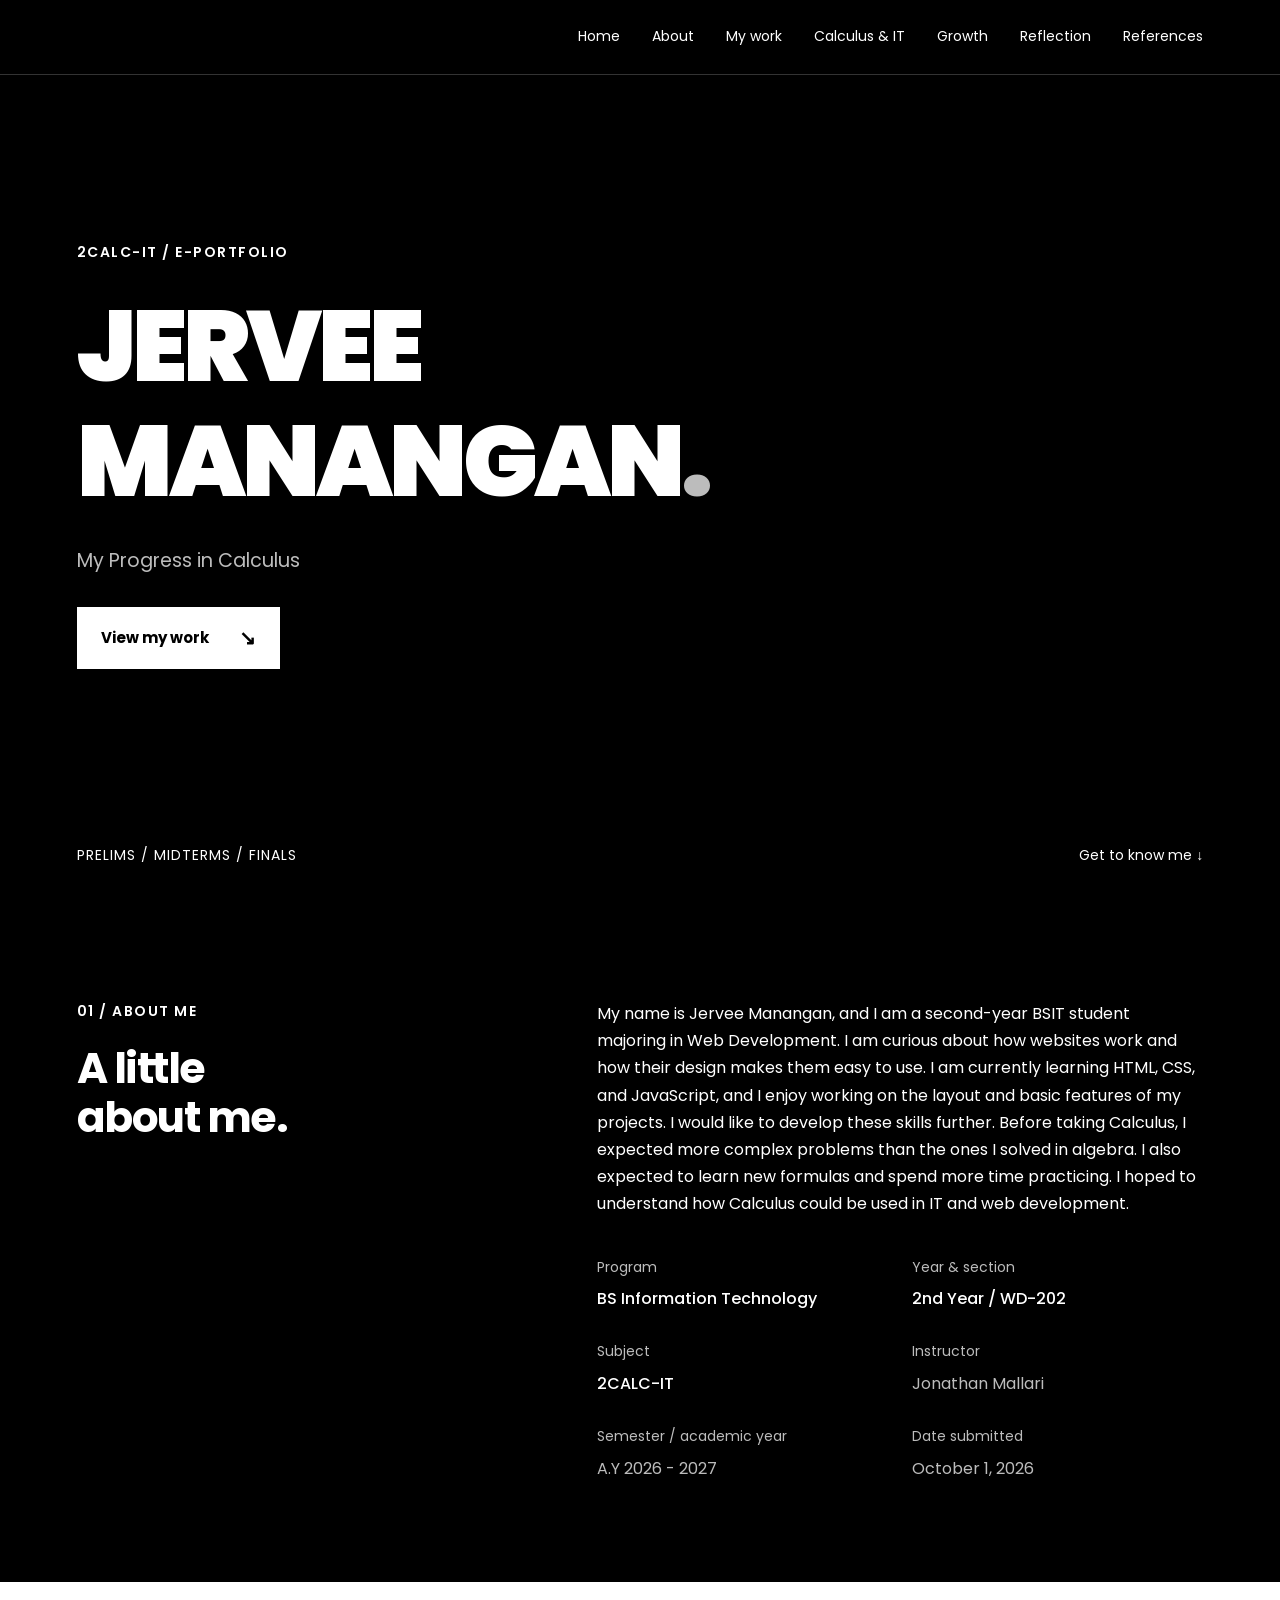
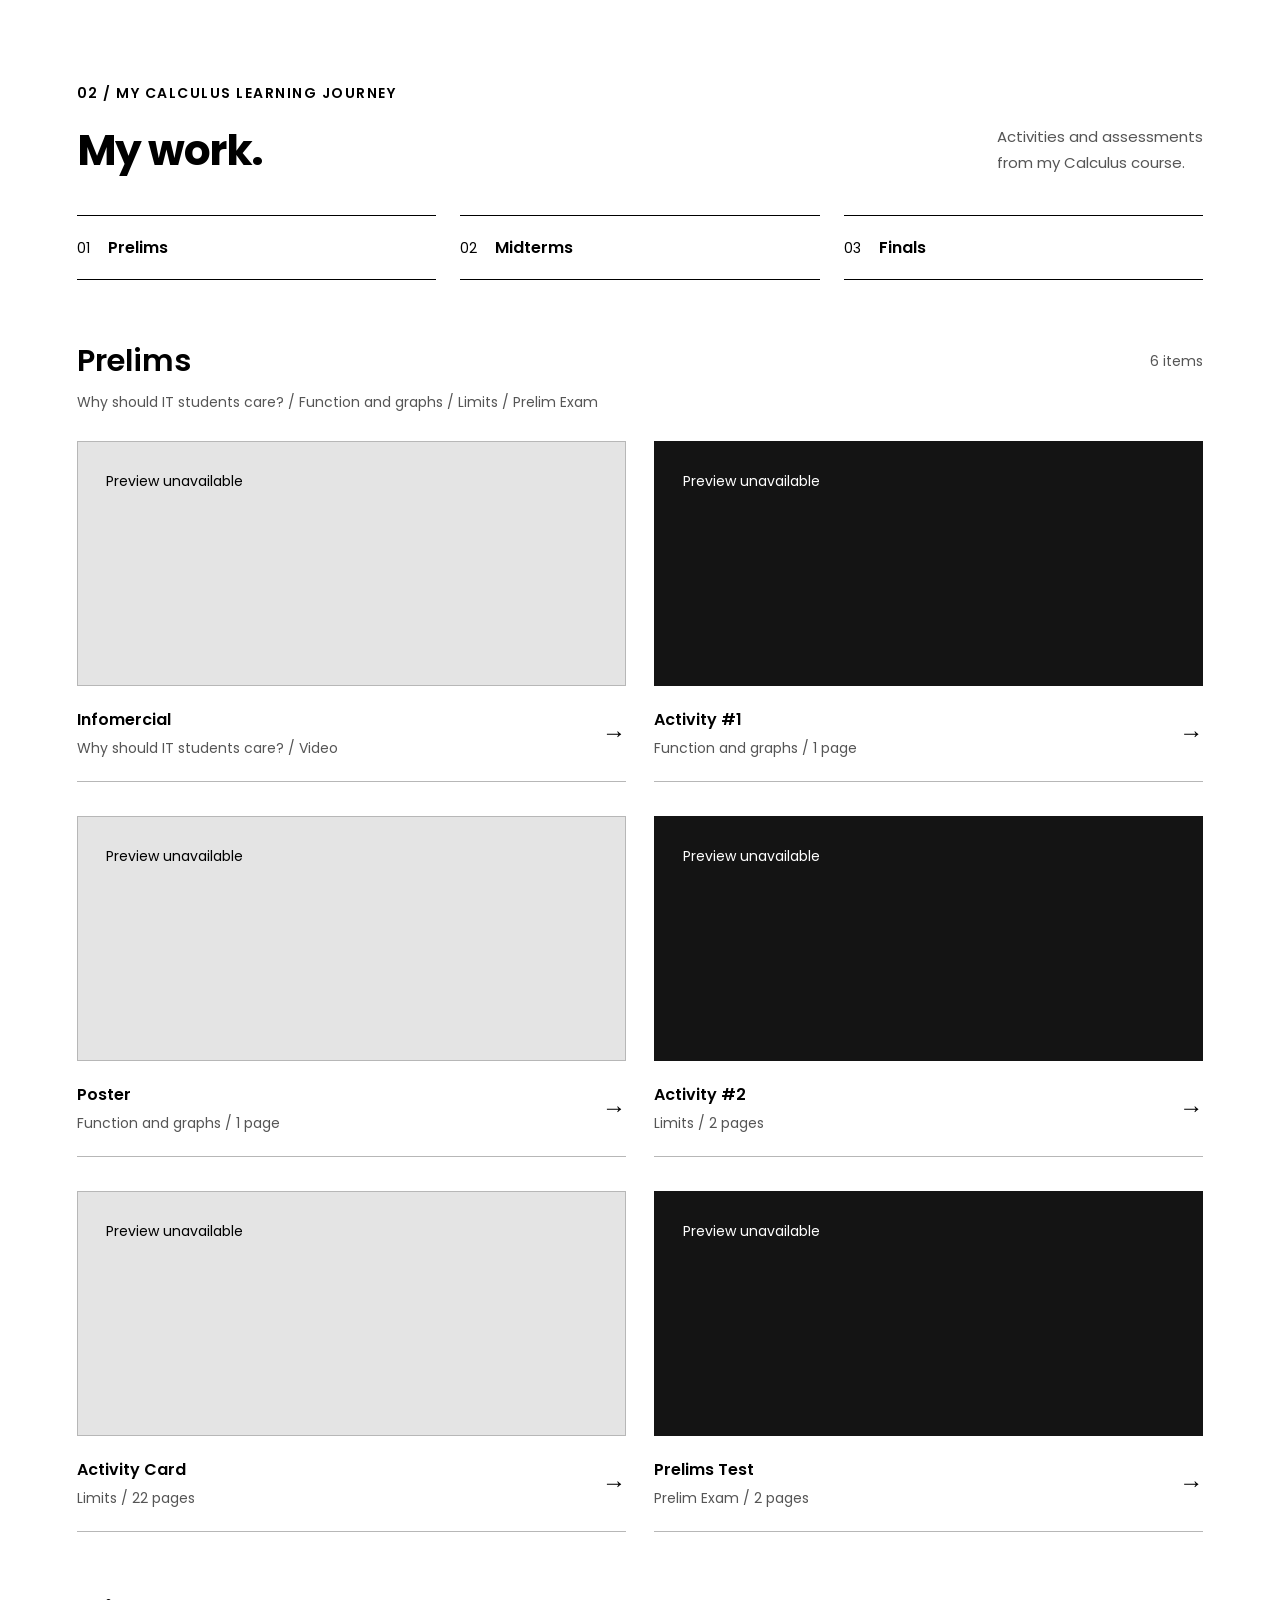
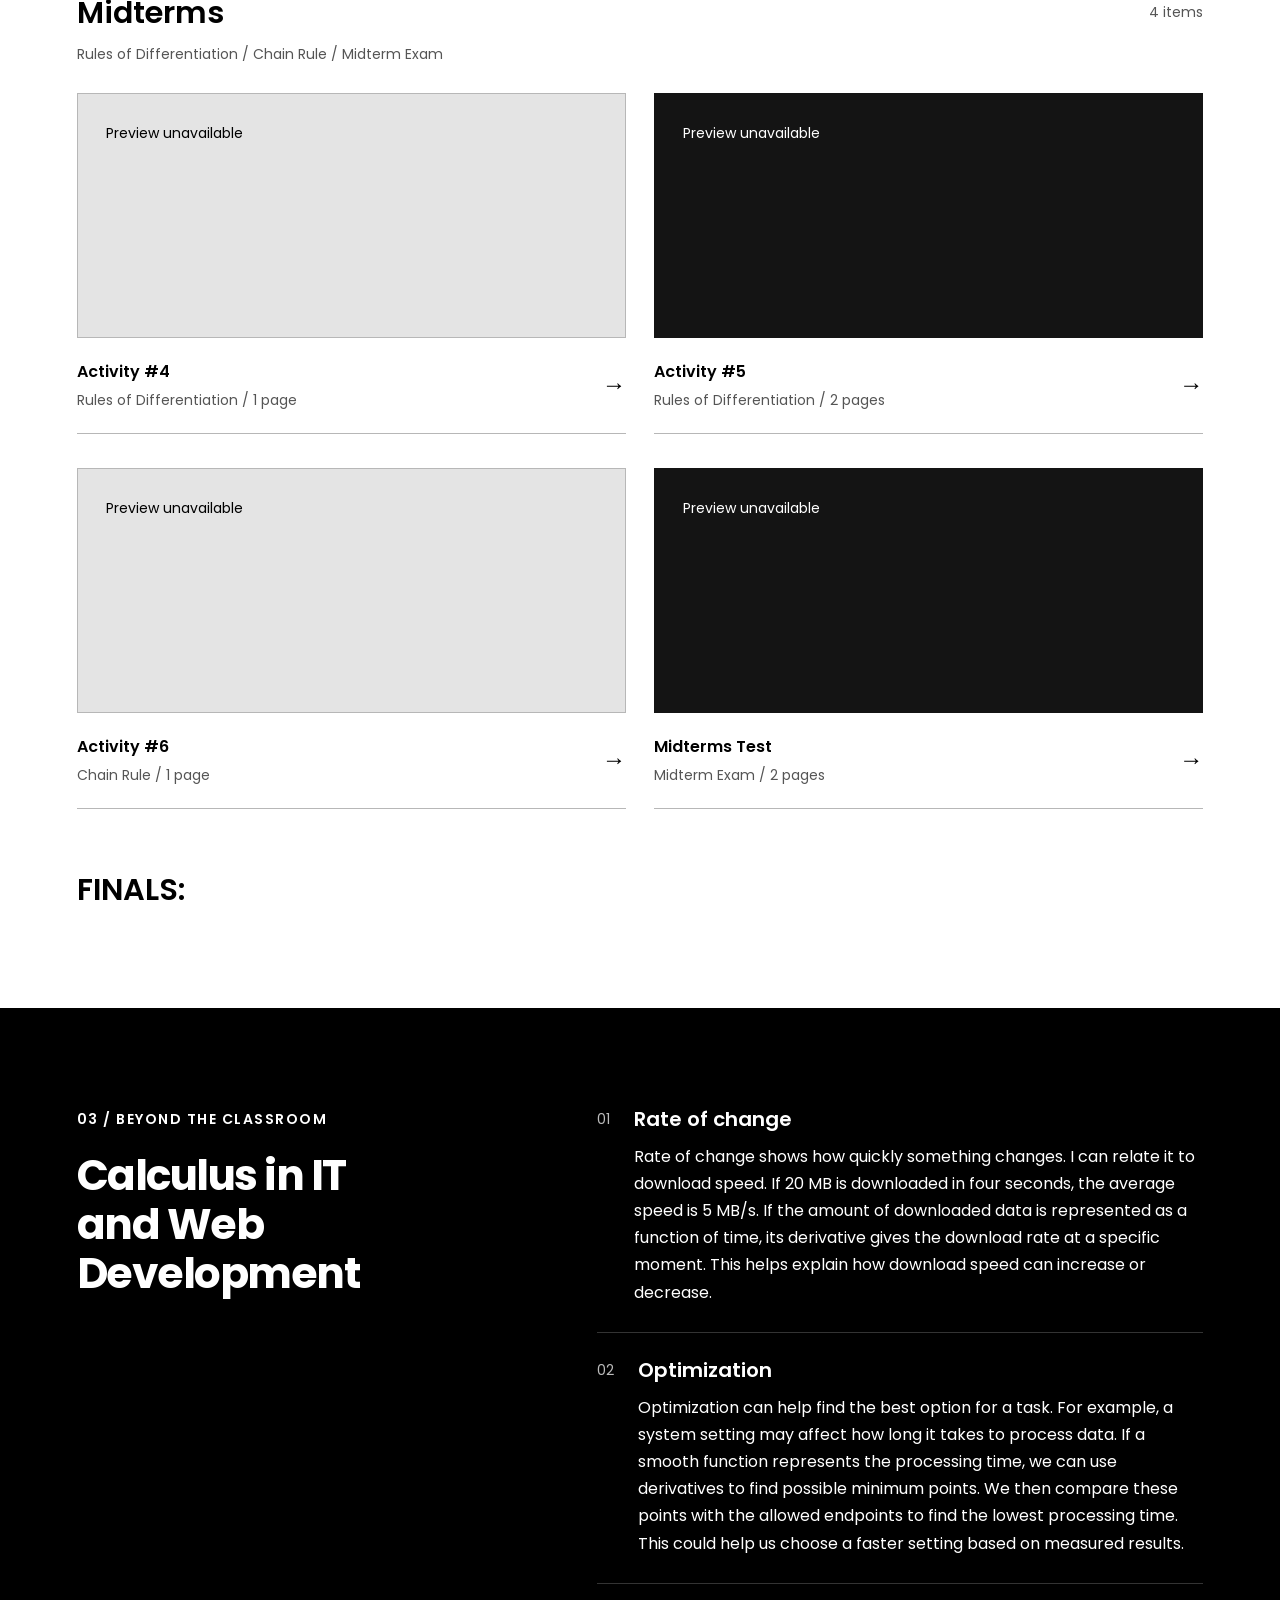
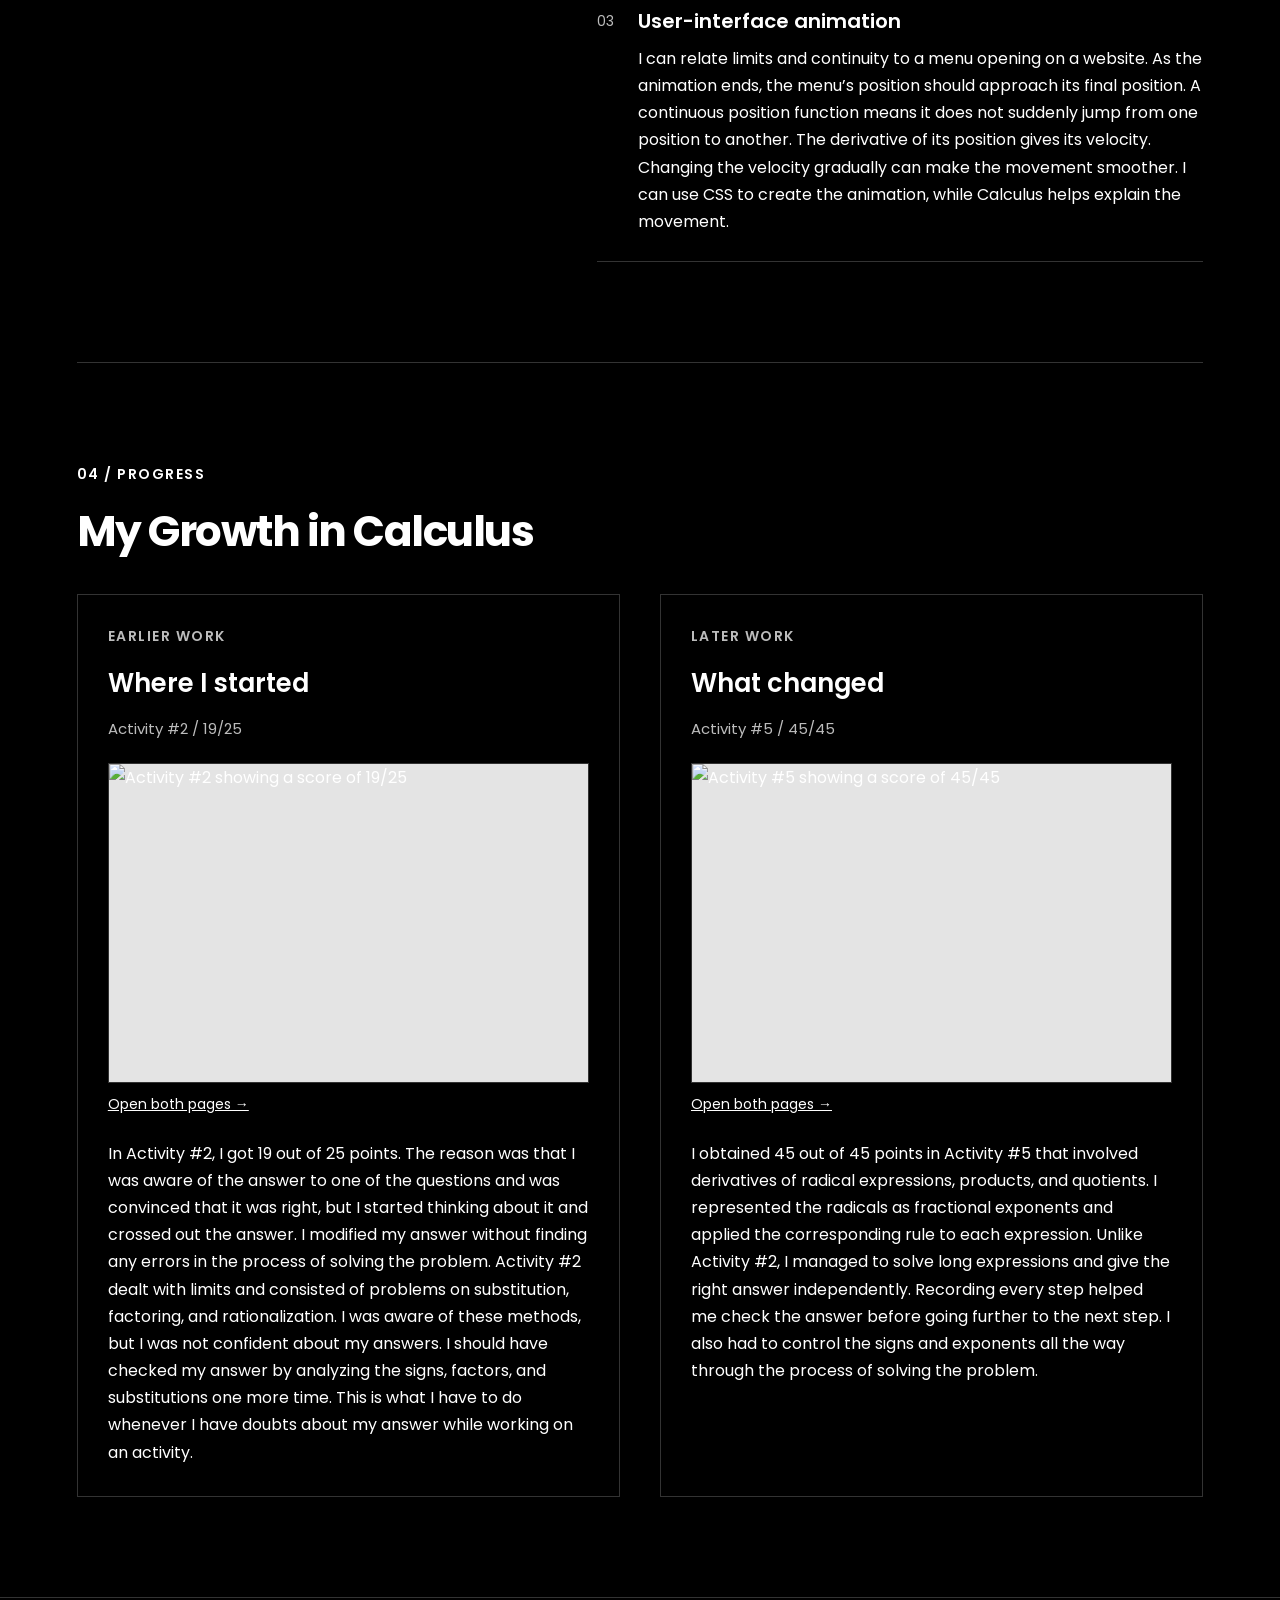
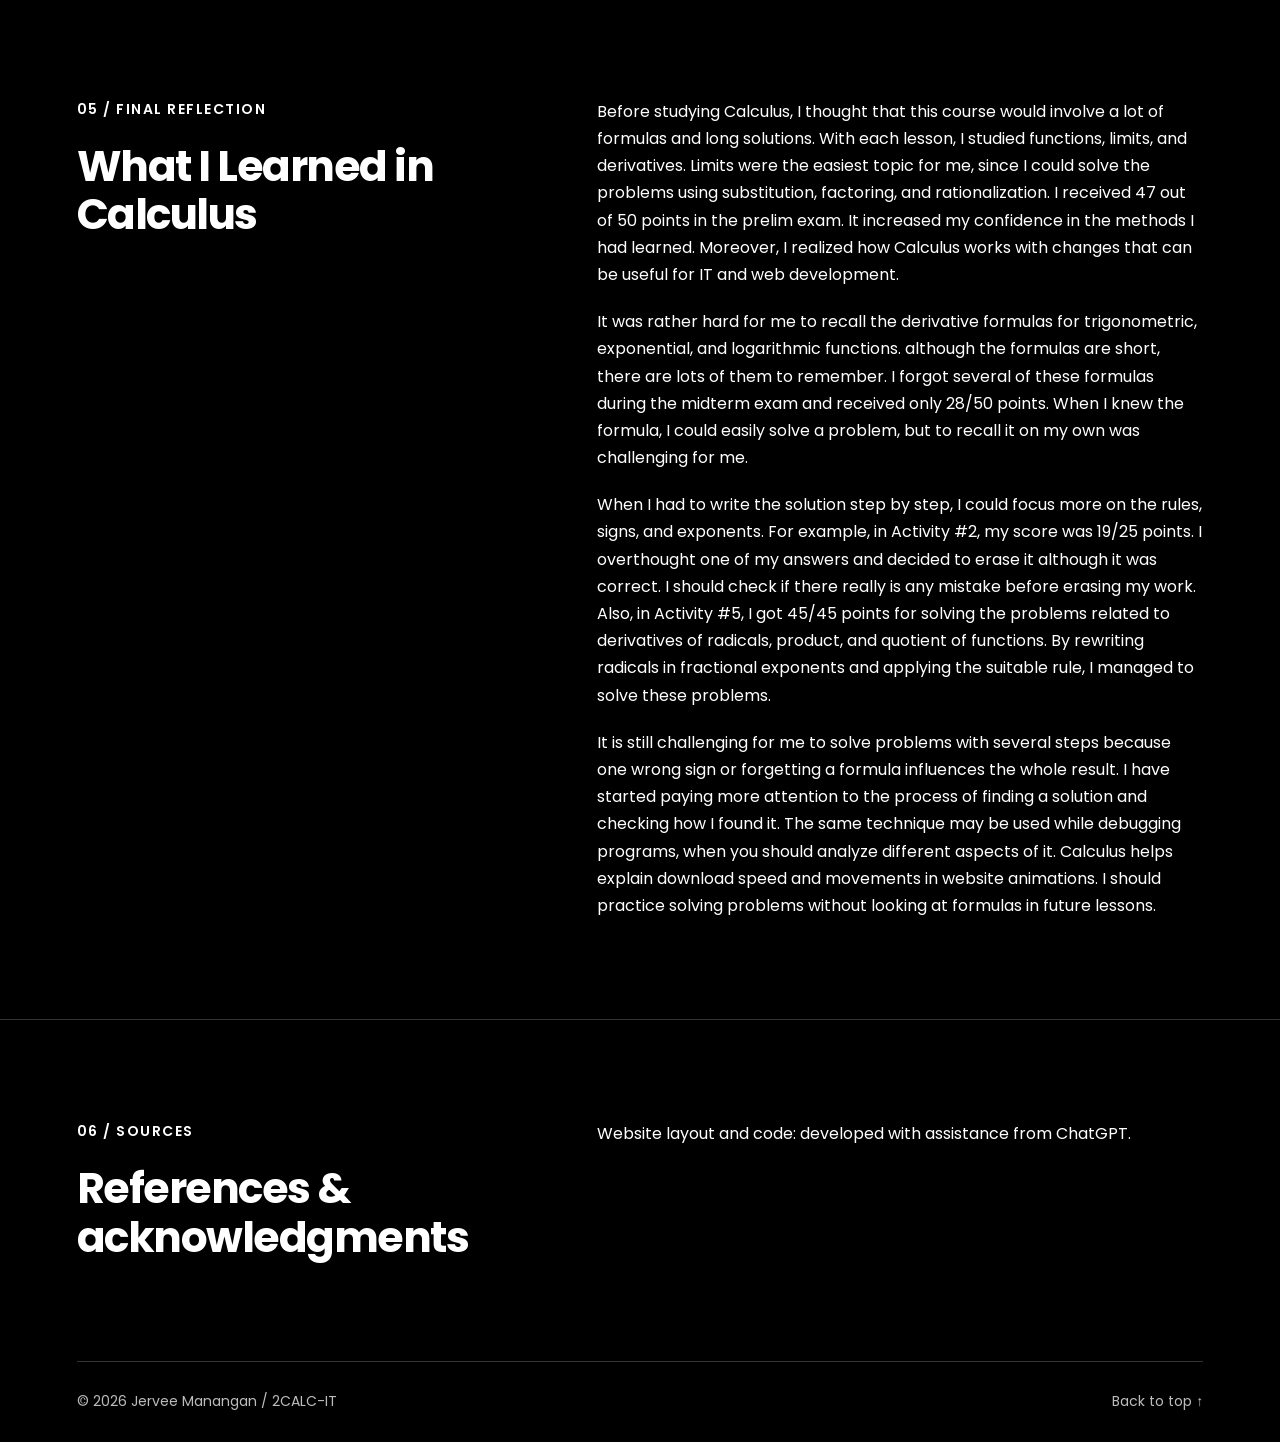
==== index.html @ 0fc67b94 "Add files via upload" ====
<!DOCTYPE html>
<html lang="en">
  <head>
    <meta charset="UTF-8">
    <meta name="viewport" content="width=device-width, initial-scale=1.0">
    <meta name="description" content="Jervee Manangan's 2CALC-IT portfolio: activities, assessments, and reflections organized by academic term.">
    <title>My Progress in Calculus | Jervee Manangan</title>
    <link rel="stylesheet" href="styles.css">
    <link href="https://fonts.googleapis.com/css2?family=Poppins:wght@400;500;600;700;800;900&display=swap" rel="stylesheet">
    <script src="script.js" defer></script>
  </head>
  <body data-page="portfolio">
    <nav id="navbar">
      <div class="page-width nav-content">
        <ul>
          <li><a href="#welcome-section">Home</a></li>
          <li><a href="#about">About</a></li>
          <li><a href="#projects">My work</a></li>
          <li><a href="#connections">Calculus &amp; IT</a></li>
          <li><a href="#growth">Growth</a></li>
          <li><a href="#reflection">Reflection</a></li>
          <li><a href="#references">References</a></li>
        </ul>
      </div>
    </nav>

    <main>
      <section id="welcome-section">
        <div class="page-width welcome-content">
          <p class="section-label">2CALC-IT / E-PORTFOLIO</p>
          <h1>JERVEE<br>MANANGAN<span>.</span></h1>
          <p class="welcome-title">My Progress in Calculus</p>
          <a class="button" href="#projects">View my work <span>↘</span></a>
        </div>
        <div class="page-width welcome-bottom">
          <p>PRELIMS / MIDTERMS / FINALS</p>
          <a href="#about">Get to know me ↓</a>
        </div>
      </section>

      <section id="about" class="section page-width">
        <div class="section-columns">
          <div>
            <p class="section-label">01 / ABOUT ME</p>
            <h2>A little<br>about me.</h2>
          </div>
          <div class="reading-content">
            <p>My name is Jervee Manangan, and I am a second-year BSIT student majoring in Web Development. I am curious about how websites work and how their design makes them easy to use. I am currently learning HTML, CSS, and JavaScript, and I enjoy working on the layout and basic features of my projects. I would like to develop these skills further. Before taking Calculus, I expected more complex problems than the ones I solved in algebra. I also expected to learn new formulas and spend more time practicing. I hoped to understand how Calculus could be used in IT and web development.</p>
            <dl class="student-details">
              <div><dt>Program</dt><dd>BS Information Technology</dd></div>
              <div><dt>Year &amp; section</dt><dd>2nd Year / WD-202</dd></div>
              <div><dt>Subject</dt><dd>2CALC-IT</dd></div>
              <div><dt>Instructor</dt><dd class="pending">Jonathan Mallari</dd></div>
              <div><dt>Semester / academic year</dt><dd class="pending">A.Y 2026 - 2027</dd></div>
              <div><dt>Date submitted</dt><dd class="pending">October 1, 2026</dd></div>
            </dl>
          </div>
        </div>
      </section>

      <section id="projects" class="light-section">
        <div class="section page-width">
          <div class="section-heading">
            <div>
              <p class="section-label">02 / MY CALCULUS LEARNING JOURNEY</p>
              <h2>My work.</h2>
            </div>
            <p>Activities and assessments<br>from my Calculus course.</p>
          </div>
          <nav class="term-links" aria-label="Academic terms">
            <a href="#prelims"><span>01</span> Prelims</a>
            <a href="#midterms"><span>02</span> Midterms</a>
            <a href="#finals"><span>03</span> Finals</a>
          </nav>

          <section class="term-section" id="prelims">
            <div class="term-heading"><h3>Prelims</h3><p id="prelims-count"></p></div>
            <p class="term-topics" id="prelims-topics">Course topics to be added.</p>
            <div class="paper-grid" id="prelims-papers"></div>
          </section>

          <section class="term-section" id="midterms">
            <div class="term-heading"><h3>Midterms</h3><p id="midterms-count"></p></div>
            <p class="term-topics" id="midterms-topics">Course topics to be added.</p>
            <div class="paper-grid" id="midterms-papers"></div>
          </section>

          <section class="term-section" id="finals">
            <div class="term-heading"><h3>FINALS:</h3><p id="finals-count" hidden></p></div>
            <p class="term-topics" id="finals-topics" hidden></p>
            <div class="paper-grid" id="finals-papers" hidden></div>
          </section>
          <noscript><p>Please enable JavaScript to see the activities and assessments.</p></noscript>
        </div>
      </section>

      <section id="connections" class="section page-width">
        <div class="section-columns">
          <div>
            <p class="section-label">03 / BEYOND THE CLASSROOM</p>
            <h2>Calculus in IT<br>and Web Development</h2>
          </div>
          <div class="connection-list">
            <article class="connection">
              <span class="item-number">01</span>
              <div><h3>Rate of change</h3><p>Rate of change shows how quickly something changes. I can relate it to download speed. If 20 MB is downloaded in four seconds, the average speed is 5 MB/s. If the amount of downloaded data is represented as a function of time, its derivative gives the download rate at a specific moment. This helps explain how download speed can increase or decrease.</p></div>
            </article>
            <article class="connection">
              <span class="item-number">02</span>
              <div><h3>Optimization</h3><p>Optimization can help find the best option for a task. For example, a system setting may affect how long it takes to process data. If a smooth function represents the processing time, we can use derivatives to find possible minimum points. We then compare these points with the allowed endpoints to find the lowest processing time. This could help us choose a faster setting based on measured results.</p></div>
            </article>
            <article class="connection">
              <span class="item-number">03</span>
              <div><h3>User-interface animation</h3><p>I can relate limits and continuity to a menu opening on a website. As the animation ends, the menu’s position should approach its final position. A continuous position function means it does not suddenly jump from one position to another. The derivative of its position gives its velocity. Changing the velocity gradually can make the movement smoother. I can use CSS to create the animation, while Calculus helps explain the movement.</p></div>
            </article>
          </div>
        </div>
      </section>

      <section id="growth" class="section page-width ruled-section">
        <p class="section-label">04 / PROGRESS</p>
        <h2>My Growth in Calculus</h2>
        <div class="growth-grid">
          <article class="growth-item">
            <p class="section-label">EARLIER WORK</p>
            <h3>Where I started</h3>
            <p class="growth-activity">Activity #2 / 19/25</p>
            <a class="growth-preview" href="paper.html?paper=paper-4">
              <img src="images/activity-2/page-01.jpg" alt="Activity #2 showing a score of 19/25" loading="lazy">
              <span>Open both pages →</span>
            </a>
            <p>In Activity #2, I got 19 out of 25 points. The reason was that I was aware of the answer to one of the questions and was convinced that it was right, but I started thinking about it and crossed out the answer. I modified my answer without finding any errors in the process of solving the problem. Activity #2 dealt with limits and consisted of problems on substitution, factoring, and rationalization. I was aware of these methods, but I was not confident about my answers. I should have checked my answer by analyzing the signs, factors, and substitutions one more time. This is what I have to do whenever I have doubts about my answer while working on an activity.</p>
          </article>
          <article class="growth-item">
            <p class="section-label">LATER WORK</p>
            <h3>What changed</h3>
            <p class="growth-activity">Activity #5 / 45/45</p>
            <a class="growth-preview" href="paper.html?paper=paper-8">
              <img src="images/activity-5/page-01.jpg" alt="Activity #5 showing a score of 45/45" loading="lazy">
              <span>Open both pages →</span>
            </a>
            <p>I obtained 45 out of 45 points in Activity #5 that involved derivatives of radical expressions, products, and quotients. I represented the radicals as fractional exponents and applied the corresponding rule to each expression. Unlike Activity #2, I managed to solve long expressions and give the right answer independently. Recording every step helped me check the answer before going further to the next step. I also had to control the signs and exponents all the way through the process of solving the problem.</p>
          </article>
        </div>
      </section>

      <section id="reflection" class="reflection-section">
        <div class="section page-width section-columns">
          <div>
            <p class="section-label">05 / FINAL REFLECTION</p>
            <h2>What I Learned in Calculus</h2>
          </div>
          <div class="reading-content">
            <p>Before studying Calculus, I thought that this course would involve a lot of formulas and long solutions. With each lesson, I studied functions, limits, and derivatives. Limits were the easiest topic for me, since I could solve the problems using substitution, factoring, and rationalization. I received 47 out of 50 points in the prelim exam. It increased my confidence in the methods I had learned. Moreover, I realized how Calculus works with changes that can be useful for IT and web development.</p>
            <p>It was rather hard for me to recall the derivative formulas for trigonometric, exponential, and logarithmic functions. although the formulas are short, there are lots of them to remember. I forgot several of these formulas during the midterm exam and received only 28/50 points. When I knew the formula, I could easily solve a problem, but to recall it on my own was challenging for me.</p>
            <p>When I had to write the solution step by step, I could focus more on the rules, signs, and exponents. For example, in Activity #2, my score was 19/25 points. I overthought one of my answers and decided to erase it although it was correct. I should check if there really is any mistake before erasing my work. Also, in Activity #5, I got 45/45 points for solving the problems related to derivatives of radicals, product, and quotient of functions. By rewriting radicals in fractional exponents and applying the suitable rule, I managed to solve these problems.</p>
            <p>It is still challenging for me to solve problems with several steps because one wrong sign or forgetting a formula influences the whole result. I have started paying more attention to the process of finding a solution and checking how I found it. The same technique may be used while debugging programs, when you should analyze different aspects of it. Calculus helps explain download speed and movements in website animations. I should practice solving problems without looking at formulas in future lessons.</p>
          </div>
        </div>
      </section>

      <section id="references" class="section page-width">
        <div class="section-columns">
          <div><p class="section-label">06 / SOURCES</p><h2>References &amp;<br>acknowledgments</h2></div>
          <ul class="reference-list">
            <li>Website layout and code: developed with assistance from ChatGPT.</li>
          </ul>
        </div>
      </section>
    </main>

    <footer class="page-width">
      <p>© 2026 Jervee Manangan / 2CALC-IT</p>
      <a href="#welcome-section">Back to top ↑</a>
    </footer>
  </body>
</html>
---- styles.css ----
:root {
  --black: #000;
  --white: #fff;
  --gray: #bcbcbc;
  --dark-gray: #333;
  --light-gray: #e4e4e4;
}

* {
  box-sizing: border-box;
  margin: 0;
  padding: 0;
}

html {
  scroll-behavior: smooth;
  scroll-padding-top: 96px;
}

body {
  background-color: var(--black);
  color: var(--white);
  font-family: "Poppins", sans-serif;
  font-size: 16px;
  line-height: 1.7;
}

a { color: inherit; text-decoration: none; }
button, select { font: inherit; }
[hidden] { display: none !important; }
a:focus-visible, select:focus-visible {
  outline: 2px solid currentColor;
  outline-offset: 5px;
}

.page-width { width: 88%; max-width: 1200px; margin: 0 auto; }
.section { padding-top: 100px; padding-bottom: 100px; }
.section-label {
  margin-bottom: 20px;
  font-size: 0.875rem;
  font-weight: 600;
  letter-spacing: 1.5px;
}

h1, h2, h3 { line-height: 1.15; }
h1 { font-size: 6.25rem; font-weight: 900; letter-spacing: -4px; }
h2 { font-size: 2.65rem; font-weight: 700; letter-spacing: -1.5px; }
h3 { font-size: 1.25rem; font-weight: 600; }
h1, h2, h3, p, dd, li { overflow-wrap: break-word; }

#navbar {
  position: fixed;
  top: 0;
  left: 0;
  width: 100%;
  background-color: var(--black);
  border-bottom: 1px solid var(--dark-gray);
  z-index: 10;
}

.nav-content { min-height: 74px; display: flex; justify-content: flex-end; align-items: center; }
#navbar ul { display: flex; flex-wrap: wrap; justify-content: flex-end; gap: 0 32px; list-style: none; }
#navbar a { display: inline-block; padding: 10px 0; font-size: 0.875rem; }
#navbar a, footer a, .button, .project-tile, .term-links a, .growth-preview {
  transition: transform 0.3s ease-in-out, background-color 0.3s, color 0.3s;
}
#navbar a:hover, footer a:hover { text-decoration: underline; transform: scale(1.04); }

#welcome-section {
  position: relative;
  height: 100vh;
  min-height: 700px;
  padding: 150px 0 140px;
  display: flex;
  align-items: center;
}

.welcome-content .section-label { margin-bottom: 24px; }
h1 span { color: var(--gray); }
.welcome-title { margin: 26px 0 30px; color: var(--gray); font-size: 1.2rem; }
.welcome-bottom {
  position: absolute;
  left: 6%;
  right: 6%;
  bottom: 32px;
  display: flex;
  justify-content: space-between;
  gap: 20px;
  font-size: 0.875rem;
}
.welcome-bottom > p { letter-spacing: 1px; }
.welcome-bottom a:hover { text-decoration: underline; }
.button {
  display: inline-flex;
  align-items: center;
  gap: 30px;
  padding: 13px 23px;
  border: 1px solid var(--white);
  background-color: var(--white);
  color: var(--black);
  font-size: 0.9375rem;
  font-weight: 700;
}
.button:hover { background-color: var(--black); color: var(--white); transform: scale(1.02); }
.button span { font-size: 1.25rem; }

.section-columns { display: grid; grid-template-columns: 1fr 1.35fr; gap: 72px; }
.section-columns > * { min-width: 0; }
.reading-content > p + p { margin-top: 20px; }
.reading-content { max-width: 720px; }
.pending { color: var(--gray); }
.student-details { display: grid; grid-template-columns: 1fr 1fr; gap: 28px 24px; margin-top: 38px; }
dt { margin-bottom: 6px; color: var(--gray); font-size: 0.875rem; }
dd { font-weight: 500; }
.student-details .pending { font-weight: 400; }

.light-section { color: var(--black); background-color: var(--white); }
.section-heading { display: flex; justify-content: space-between; align-items: flex-end; gap: 30px; }
.section-heading > p { color: #555; font-size: 0.9375rem; }
.draft-note { margin-top: 28px; color: #555; font-size: 0.875rem; }
.term-links { display: grid; grid-template-columns: repeat(3, 1fr); gap: 24px; margin-top: 40px; }
.term-links a { padding: 18px 0; border-top: 1px solid var(--black); border-bottom: 1px solid var(--black); font-weight: 600; }
.term-links span { margin-right: 14px; font-size: 0.875rem; font-weight: 400; }
.term-links a:hover { background-color: var(--black); color: var(--white); padding-left: 14px; }
.term-section { margin-top: 64px; }
.term-heading { display: flex; justify-content: space-between; align-items: center; gap: 20px; }
.term-heading h3 { font-size: 1.9rem; }
.term-heading > p, .term-topics { color: #555; font-size: 0.875rem; }
.term-topics { margin: 12px 0 26px; }
.paper-grid { display: grid; grid-template-columns: 1fr 1fr; gap: 34px 28px; }
.project-tile { display: block; min-width: 0; border-bottom: 1px solid #b7b7b7; }
.project-tile:hover { transform: scale(1.015); }
.project-tile:hover h4 { text-decoration: underline; }
.paper-preview { background-color: var(--light-gray); border: 1px solid #b7b7b7; }
.paper-preview img { display: block; width: 100%; height: 300px; object-fit: contain; }
.cover-empty { min-height: 245px; padding: 28px; display: flex; flex-direction: column; justify-content: space-between; }
.paper-number { font-size: 4.5rem; font-weight: 800; line-height: 1; letter-spacing: -3px; }
.cover-empty > p { font-size: 0.875rem; }
.project-tile:nth-child(even) .cover-empty { background-color: #141414; color: var(--white); border-color: #141414; }
.paper-info { display: flex; justify-content: space-between; align-items: center; gap: 16px; padding: 20px 0; }
.paper-info h4 { font-size: 1rem; font-weight: 600; }
.paper-info p { margin-top: 4px; color: #555; font-size: 0.875rem; }
.paper-arrow { font-size: 1.5rem; }

.connection { display: flex; align-items: flex-start; gap: 24px; padding: 26px 0; border-bottom: 1px solid var(--dark-gray); }
.connection:first-child { padding-top: 0; }
.item-number { font-size: 0.875rem; color: var(--gray); }
.connection h3 { margin-bottom: 12px; }
.ruled-section { border-top: 1px solid var(--dark-gray); }
.growth-grid { display: grid; grid-template-columns: 1fr 1fr; gap: 40px; margin-top: 38px; }
.growth-item { min-width: 0; padding: 30px; border: 1px solid var(--dark-gray); }
.growth-item .section-label { color: var(--gray); font-size: 0.875rem; }
.growth-item h3 { margin-bottom: 18px; font-size: 1.6rem; }
.growth-activity { color: var(--gray); font-size: 0.9375rem; }
.growth-preview { display: block; margin: 22px 0; }
.growth-preview img {
  display: block;
  width: 100%;
  height: 320px;
  object-fit: contain;
  background-color: var(--light-gray);
  border: 1px solid var(--dark-gray);
}
.growth-preview span { display: inline-block; margin-top: 10px; font-size: 0.875rem; text-decoration: underline; }
.growth-preview:hover { transform: scale(1.015); }
.reflection-section {
  border-top: 1px solid var(--dark-gray);
  border-bottom: 1px solid var(--dark-gray);
}
/* The contours move behind the text. */
#welcome-section, .reflection-section {
  position: relative;
  overflow: hidden;
  z-index: 0;
}

#welcome-section::before, .reflection-section::before {
  content: "";
  position: absolute;
  top: -15%;
  left: -15%;
  width: 130%;
  height: 130%;
  background-image: url("images/topographic-contours.png");
  background-size: cover;
  background-position: center;
  z-index: -2;
  animation: contour-move 18s ease-in-out infinite;
}

#welcome-section::after, .reflection-section::after {
  content: "";
  position: absolute;
  top: 0;
  left: 0;
  width: 100%;
  height: 100%;
  z-index: -1;
}

#welcome-section::after {
  background: linear-gradient(90deg, #000 8%, rgba(0, 0, 0, 0.95) 35%, rgba(0, 0, 0, 0.25));
}

.reflection-section::before {
  background-position: right;
  animation-duration: 24s;
}

.reflection-section::after {
  background: linear-gradient(90deg, #000 15%, rgba(0, 0, 0, 0.96) 55%, rgba(0, 0, 0, 0.6));
}

@keyframes contour-move {
  0%, 100% {
    transform: rotate(-1deg) scale(1);
  }
  50% {
    transform: rotate(1deg) scale(1.12);
  }
}

.reflection-length { color: var(--gray); font-size: 0.875rem; }
.reference-list { list-style: none; }
.reference-list li { padding-bottom: 20px; }
.reference-list a { text-decoration: underline; }
footer { display: flex; justify-content: space-between; gap: 24px; padding-top: 28px; padding-bottom: 28px; border-top: 1px solid var(--dark-gray); color: var(--gray); font-size: 0.875rem; }
footer a { display: inline-block; }

/* Photos and the infomercial share this activity page. */
.paper-nav { display: flex; justify-content: space-between; align-items: center; min-height: 74px; gap: 24px; }
.paper-nav > span { color: var(--gray); font-size: 0.875rem; }
.paper-main { max-width: 1000px; padding-top: 140px; padding-bottom: 70px; }
.paper-heading { padding-bottom: 34px; border-bottom: 1px solid var(--dark-gray); }
.paper-heading h1 { font-size: 3.75rem; letter-spacing: -2px; }
.paper-topic { margin-top: 20px; color: var(--gray); }
.paper-output { margin-top: 32px; }
.page-controls { position: sticky; top: 74px; z-index: 2; background-color: var(--black); border-top: 1px solid var(--dark-gray); border-bottom: 1px solid var(--dark-gray); padding: 16px 0; display: flex; justify-content: space-between; align-items: center; gap: 20px; }
.page-controls > p { font-size: 0.9375rem; }
#page-navigation { display: flex; gap: 12px; align-items: center; }
#page-navigation label { font-size: 0.875rem; }
#page-select { padding: 7px 12px; color: var(--white); background-color: var(--black); border: 1px solid #777; }
.paper-page { margin-top: 32px; scroll-margin-top: 80px; }
.paper-page > a { display: block; background-color: #151515; }
.paper-page img { display: block; width: 100%; height: auto; }
.paper-video { display: block; width: 100%; height: auto; margin-top: 32px; background-color: #151515; }
.video-link { display: inline-block; margin-top: 16px; text-decoration: underline; }
.paper-page figcaption { display: flex; justify-content: space-between; gap: 20px; padding-top: 14px; color: var(--gray); font-size: 0.875rem; }
.paper-page figcaption a { text-decoration: underline; }
.empty-paper { padding: 64px 30px; border: 1px solid var(--dark-gray); margin-top: 32px; text-align: center; }
.empty-paper h2, .empty-paper h3 { font-size: 1.4rem; margin-bottom: 14px; }
.empty-paper p { color: var(--gray); }
.empty-paper .button { margin-top: 24px; }
.missing-page { padding: 60px 24px; text-align: center; border: 1px solid var(--dark-gray); }

@media (max-width: 1000px) {
  h1 { font-size: 5.25rem; }
  h2 { font-size: 2.25rem; }
  .section-columns { gap: 40px; grid-template-columns: 1fr 1.25fr; }
}

@media (max-width: 750px) {
  .section { padding-top: 70px; padding-bottom: 70px; }
  #navbar ul { gap: 0 22px; }
  h1 { font-size: 4.25rem; letter-spacing: -2px; }
  .section-columns, .growth-grid { grid-template-columns: 1fr; gap: 34px; }
  .section-heading { flex-direction: column; align-items: flex-start; gap: 20px; }
  .paper-grid { gap: 24px 18px; }
  .cover-empty { min-height: 210px; padding: 24px; }
  .paper-number { font-size: 3.5rem; }
  .welcome-bottom { font-size: 0.75rem; }
  .welcome-bottom a { display: none; }
  .paper-heading h1 { font-size: 3rem; }
}

@media (max-width: 520px) {
  #navbar ul { gap: 0 18px; }
  #welcome-section { min-height: 640px; }
  #welcome-section::after { background: linear-gradient(90deg, rgba(0, 0, 0, 0.96), rgba(0, 0, 0, 0.62)); }
  h1 { font-size: 10.8vw; letter-spacing: -1.5px; }
  h2 { font-size: 2rem; letter-spacing: -1px; }
  .welcome-title { font-size: 1rem; }
  .section-label { font-size: 0.8125rem; letter-spacing: 1px; }
  .student-details, .paper-grid { grid-template-columns: 1fr; }
  .term-links { gap: 12px; }
  .term-links a { font-size: 0.875rem; }
  .term-links span { display: block; margin: 0 0 5px; }
  .term-links a:hover { padding-left: 6px; }
  .cover-empty { min-height: 235px; }
  .growth-item { padding: 24px; }
  footer { flex-direction: column; gap: 10px; }
  .paper-nav { gap: 12px; }
  .paper-heading h1 { font-size: 2.5rem; letter-spacing: -1px; }
  .page-controls { align-items: flex-start; flex-direction: column; gap: 10px; }
  .paper-page { scroll-margin-top: 140px; }
  .paper-page figcaption { flex-direction: column; gap: 6px; }
}

@media (max-height: 600px) and (min-width: 751px) {
  #welcome-section { min-height: 570px; padding-top: 130px; padding-bottom: 120px; }
  h1 { font-size: 4rem; }
}

@media (prefers-reduced-motion: reduce) {
  #welcome-section::before, .reflection-section::before { animation: none; }
  html { scroll-behavior: auto; }
  #navbar a, footer a, .button, .project-tile, .term-links a, .growth-preview { transition: none; }
  #navbar a:hover, footer a:hover, .button:hover, .project-tile:hover, .growth-preview:hover { transform: none; }
}
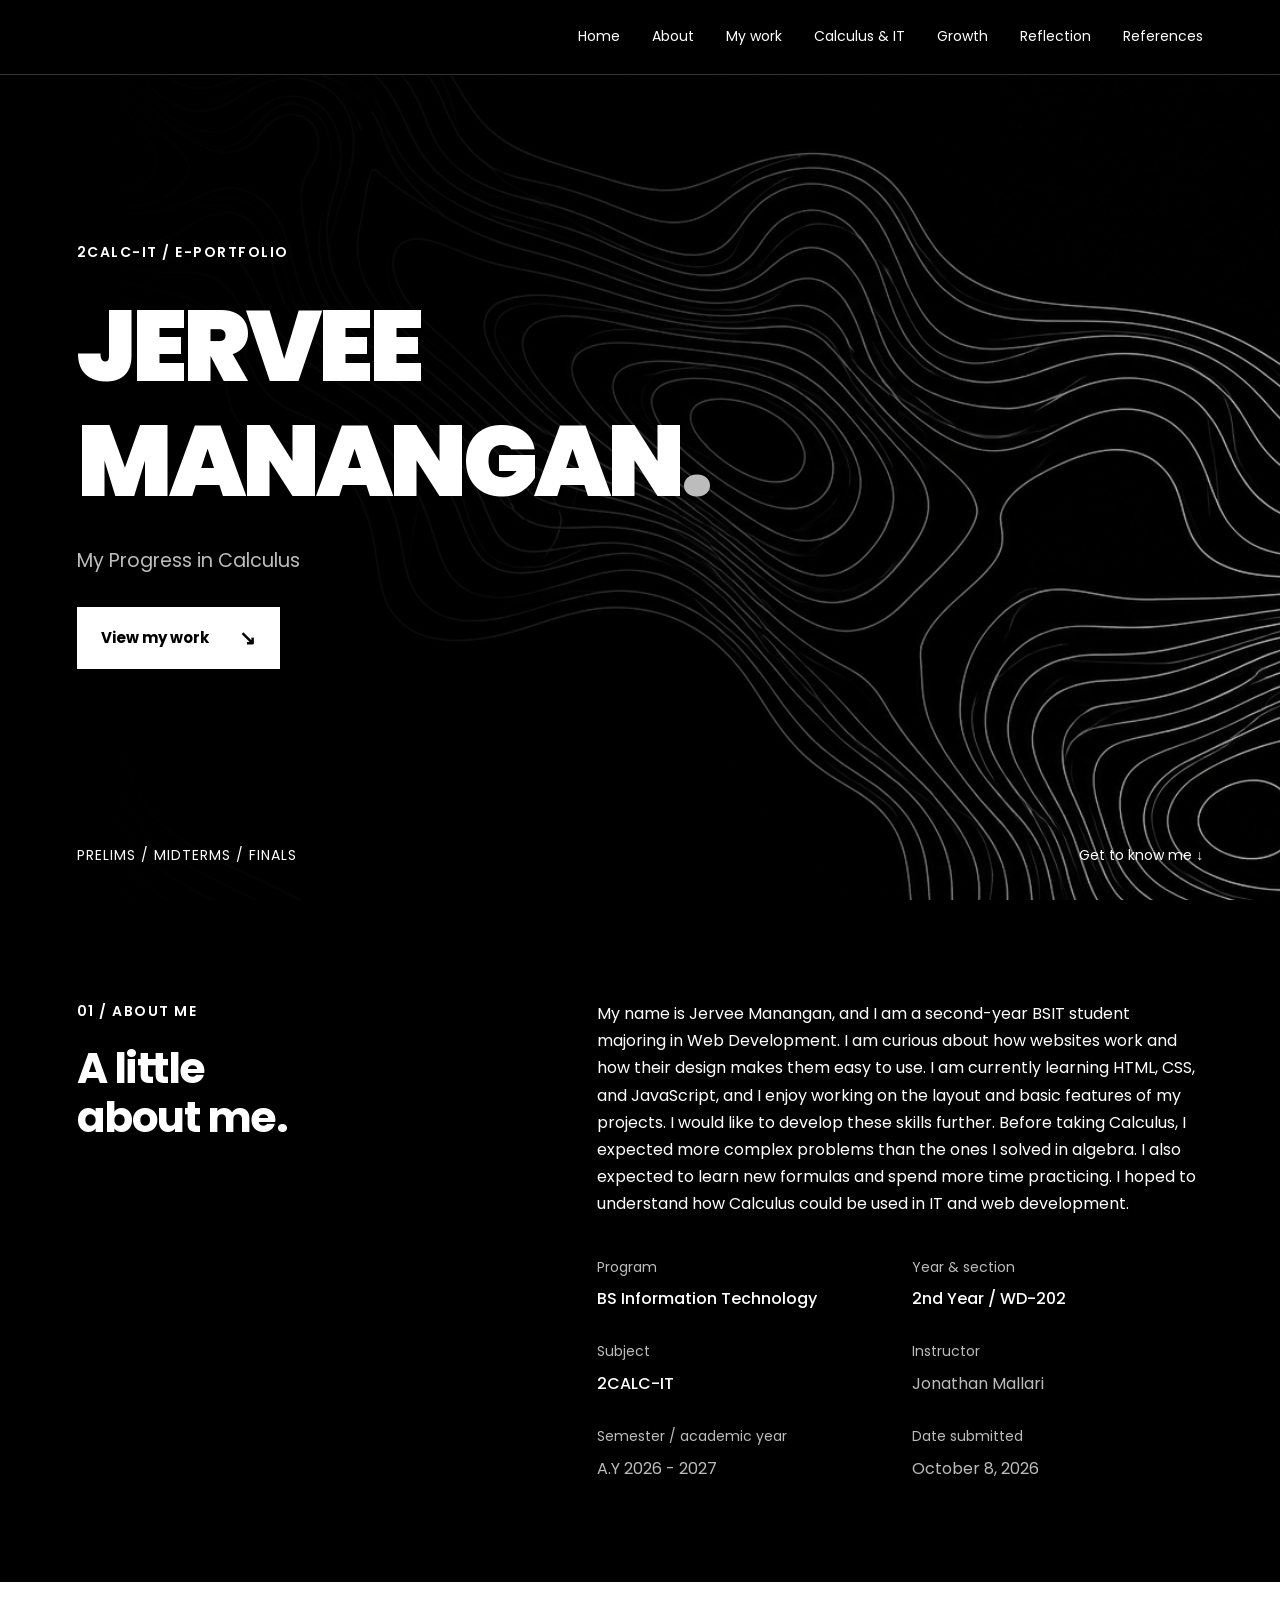
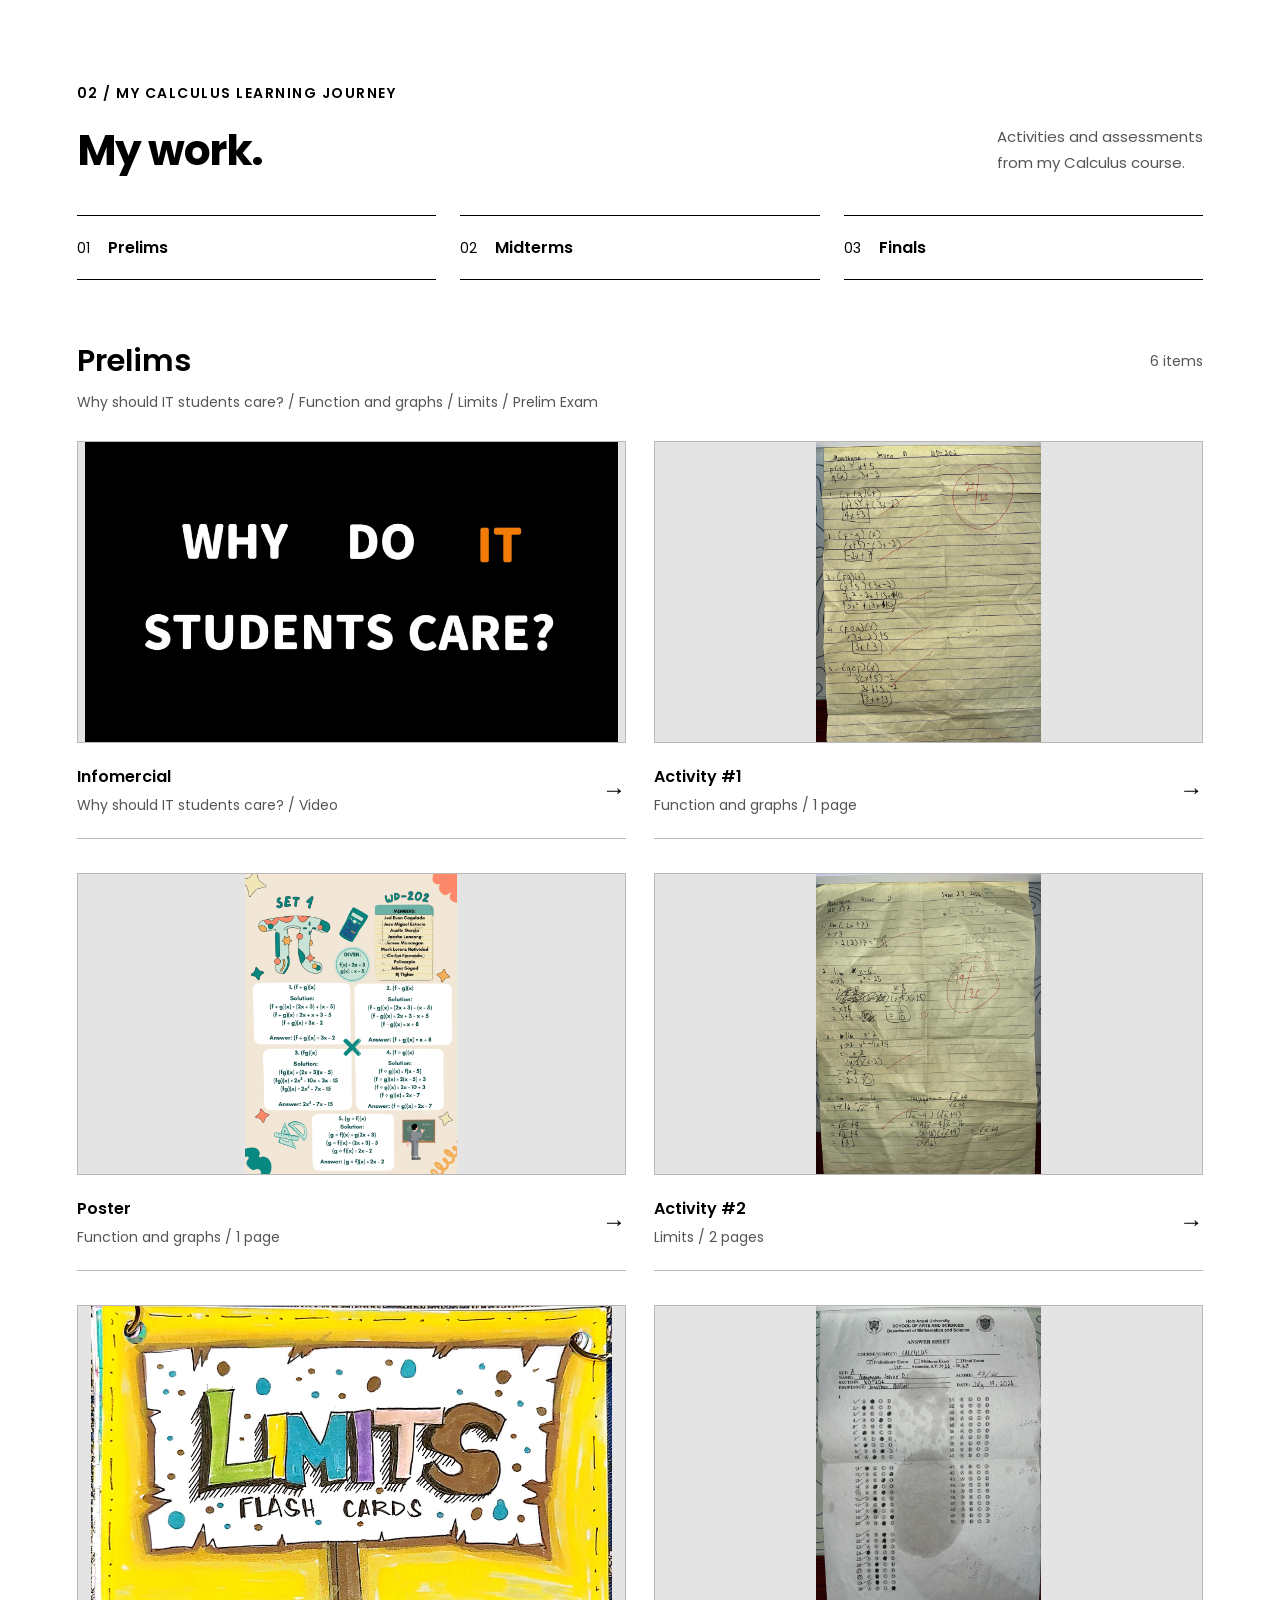
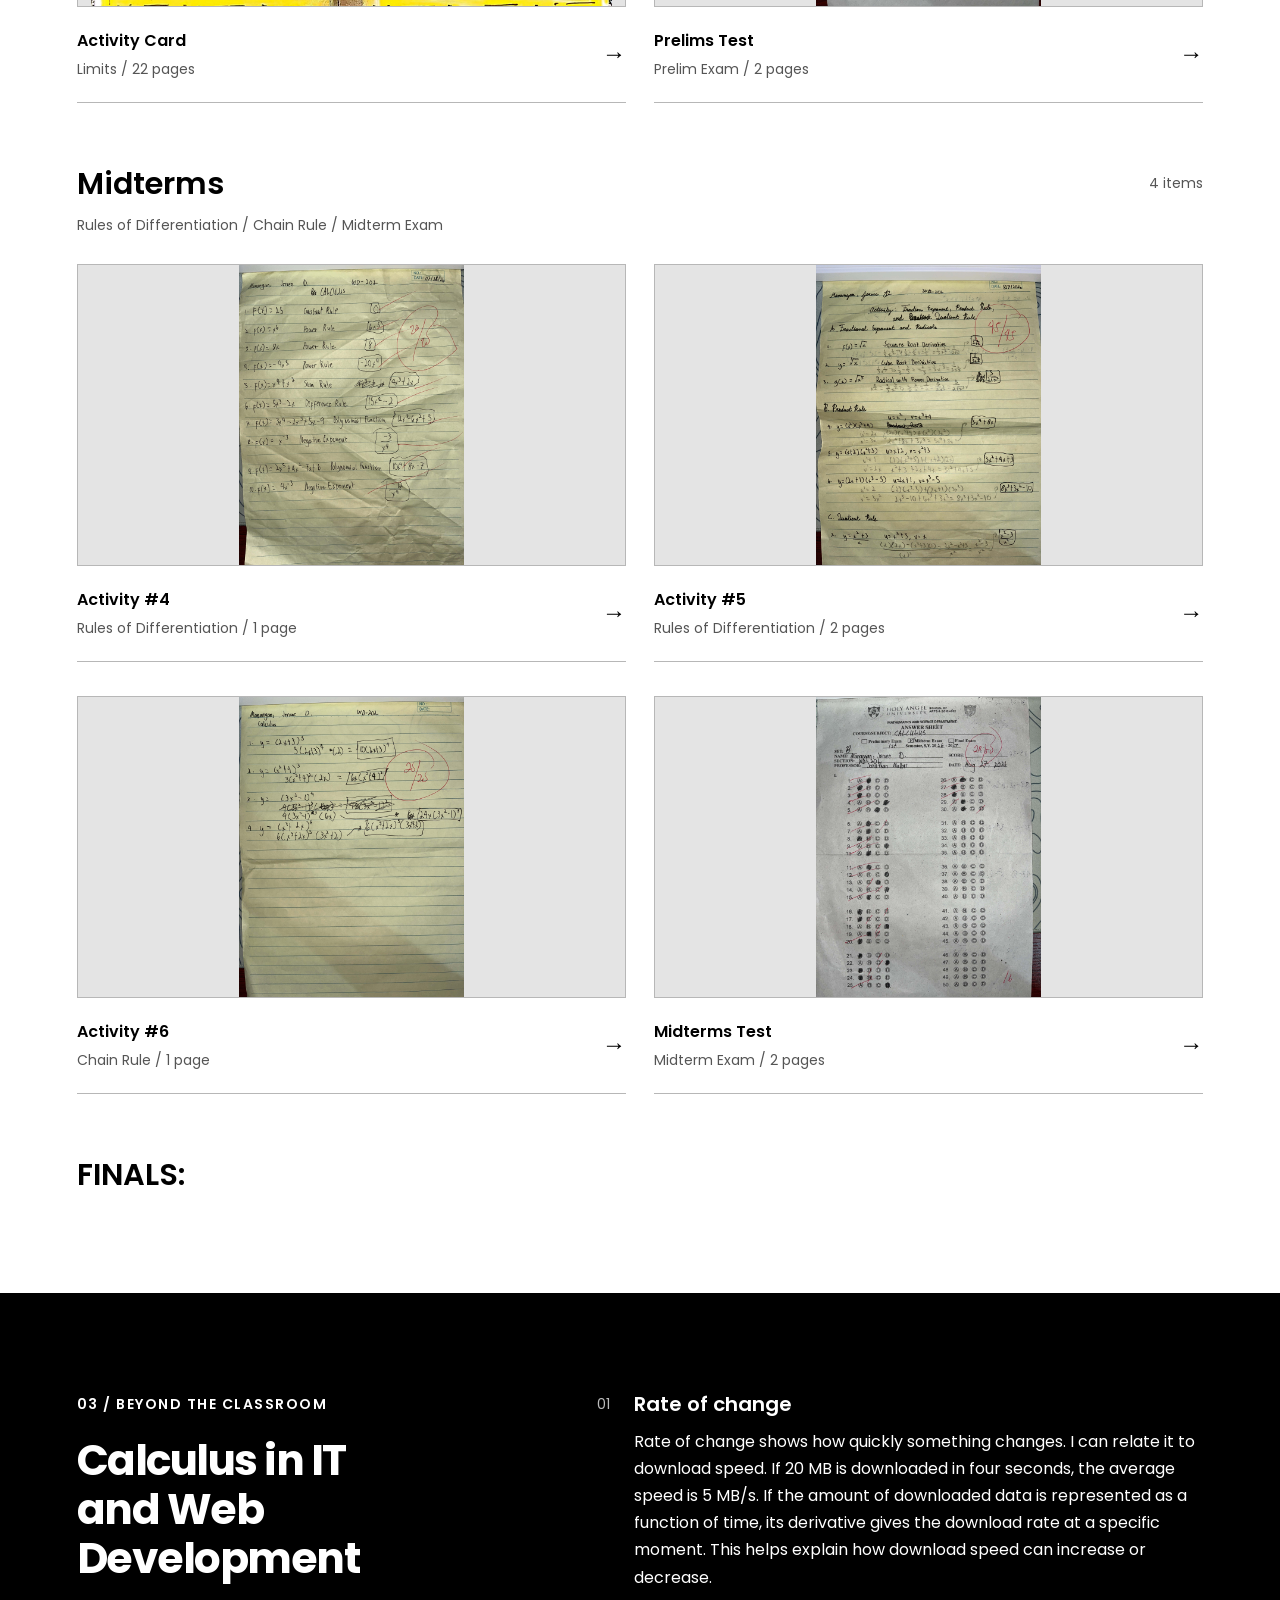
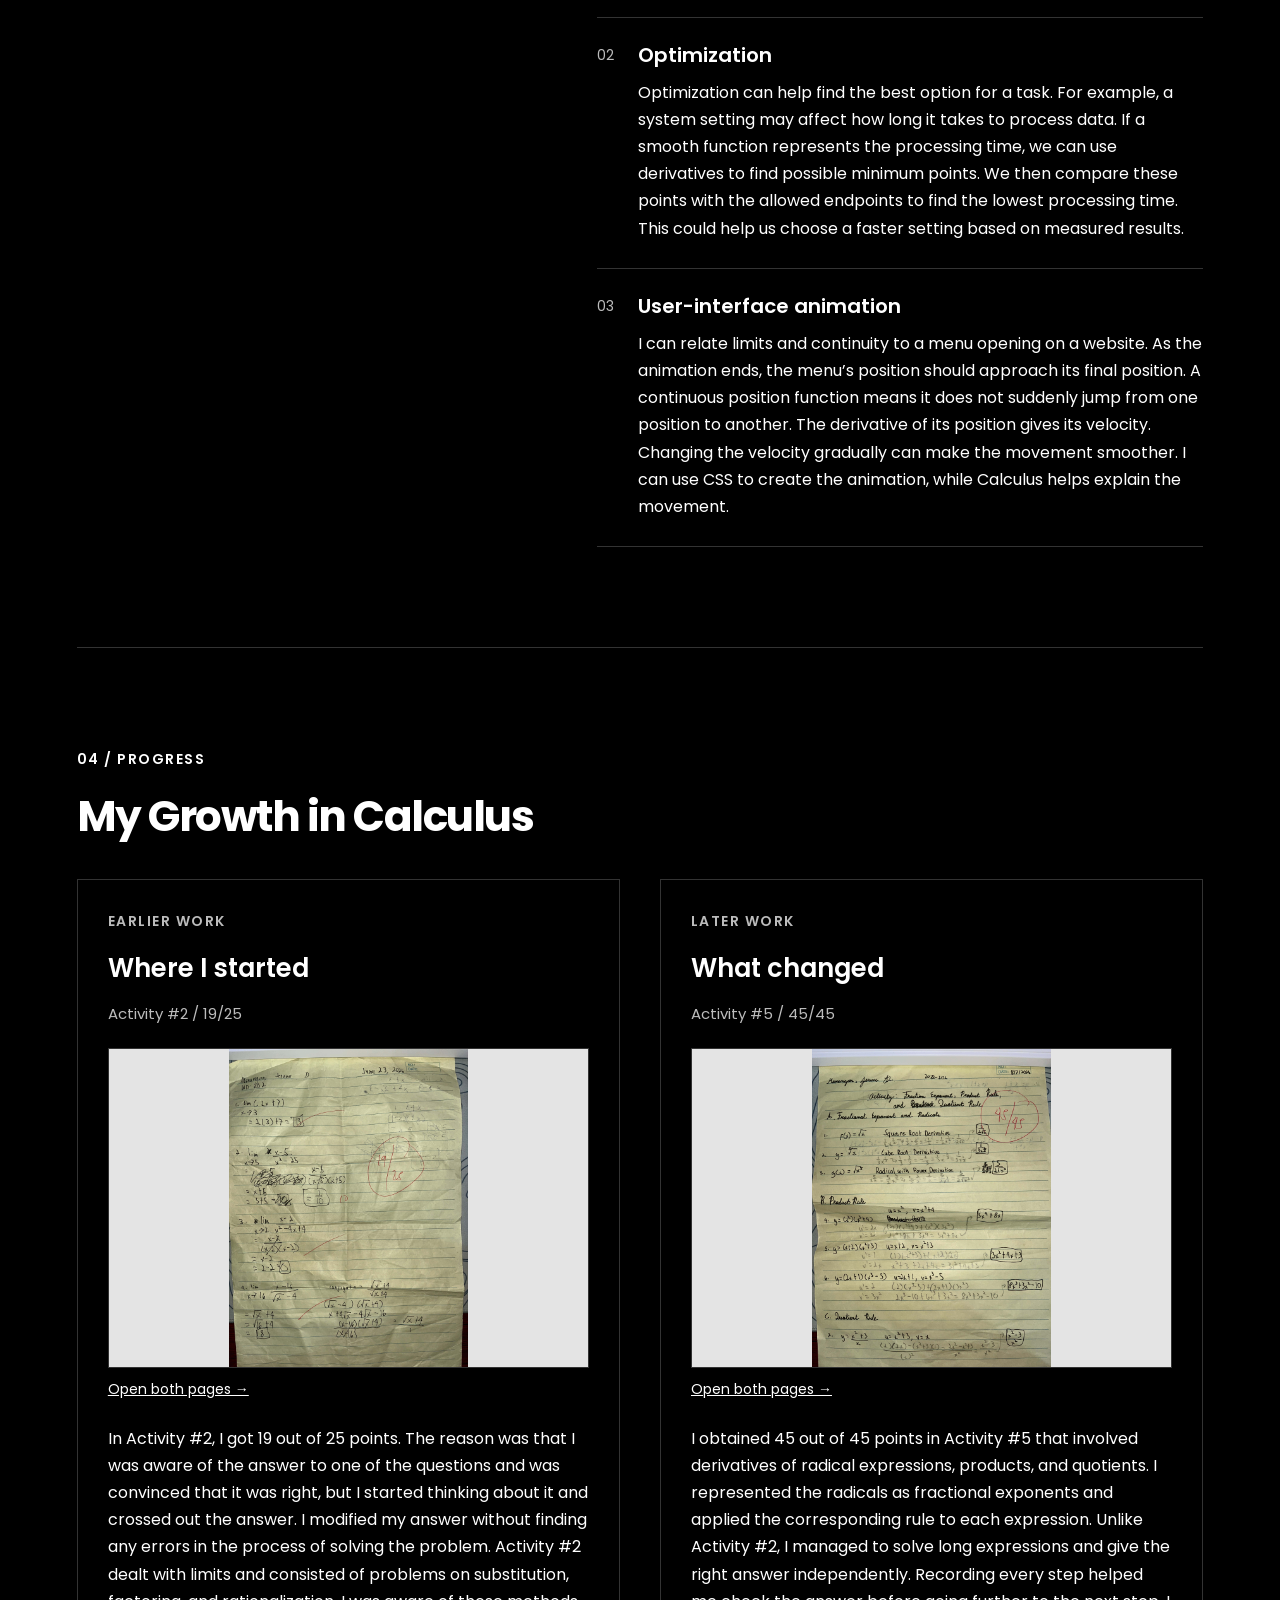
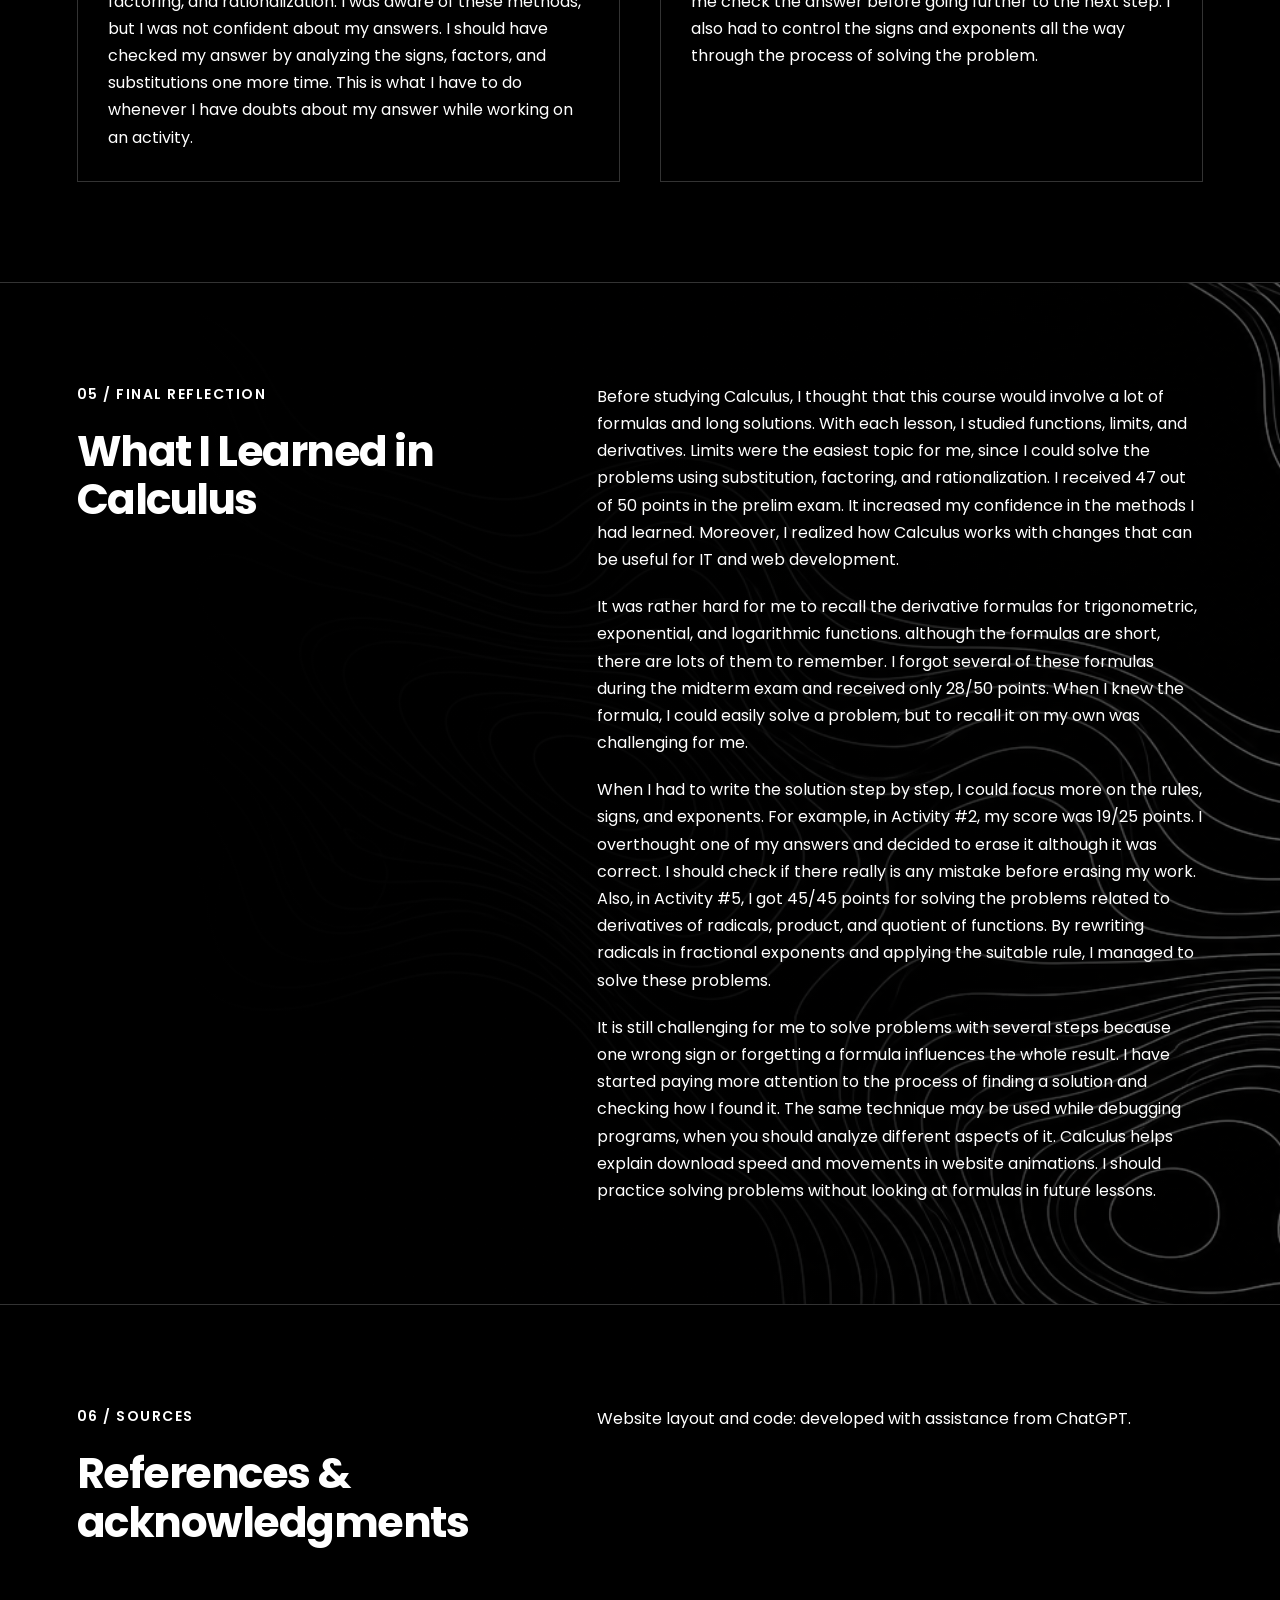
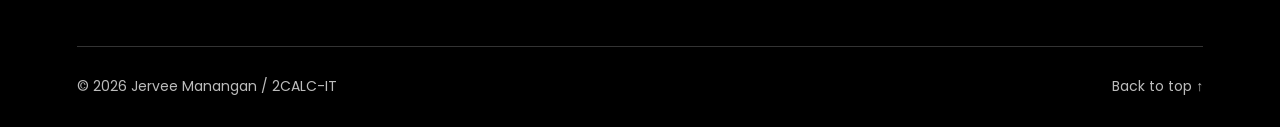
==== commit 951d893c: "Update submission date to October 8, 2026" ====
--- a/index.html
+++ b/index.html
@@ -52,7 +52,7 @@
               <div><dt>Subject</dt><dd>2CALC-IT</dd></div>
               <div><dt>Instructor</dt><dd class="pending">Jonathan Mallari</dd></div>
               <div><dt>Semester / academic year</dt><dd class="pending">A.Y 2026 - 2027</dd></div>
-              <div><dt>Date submitted</dt><dd class="pending">October 1, 2026</dd></div>
+              <div><dt>Date submitted</dt><dd class="pending">October 8, 2026</dd></div>
             </dl>
           </div>
         </div>
